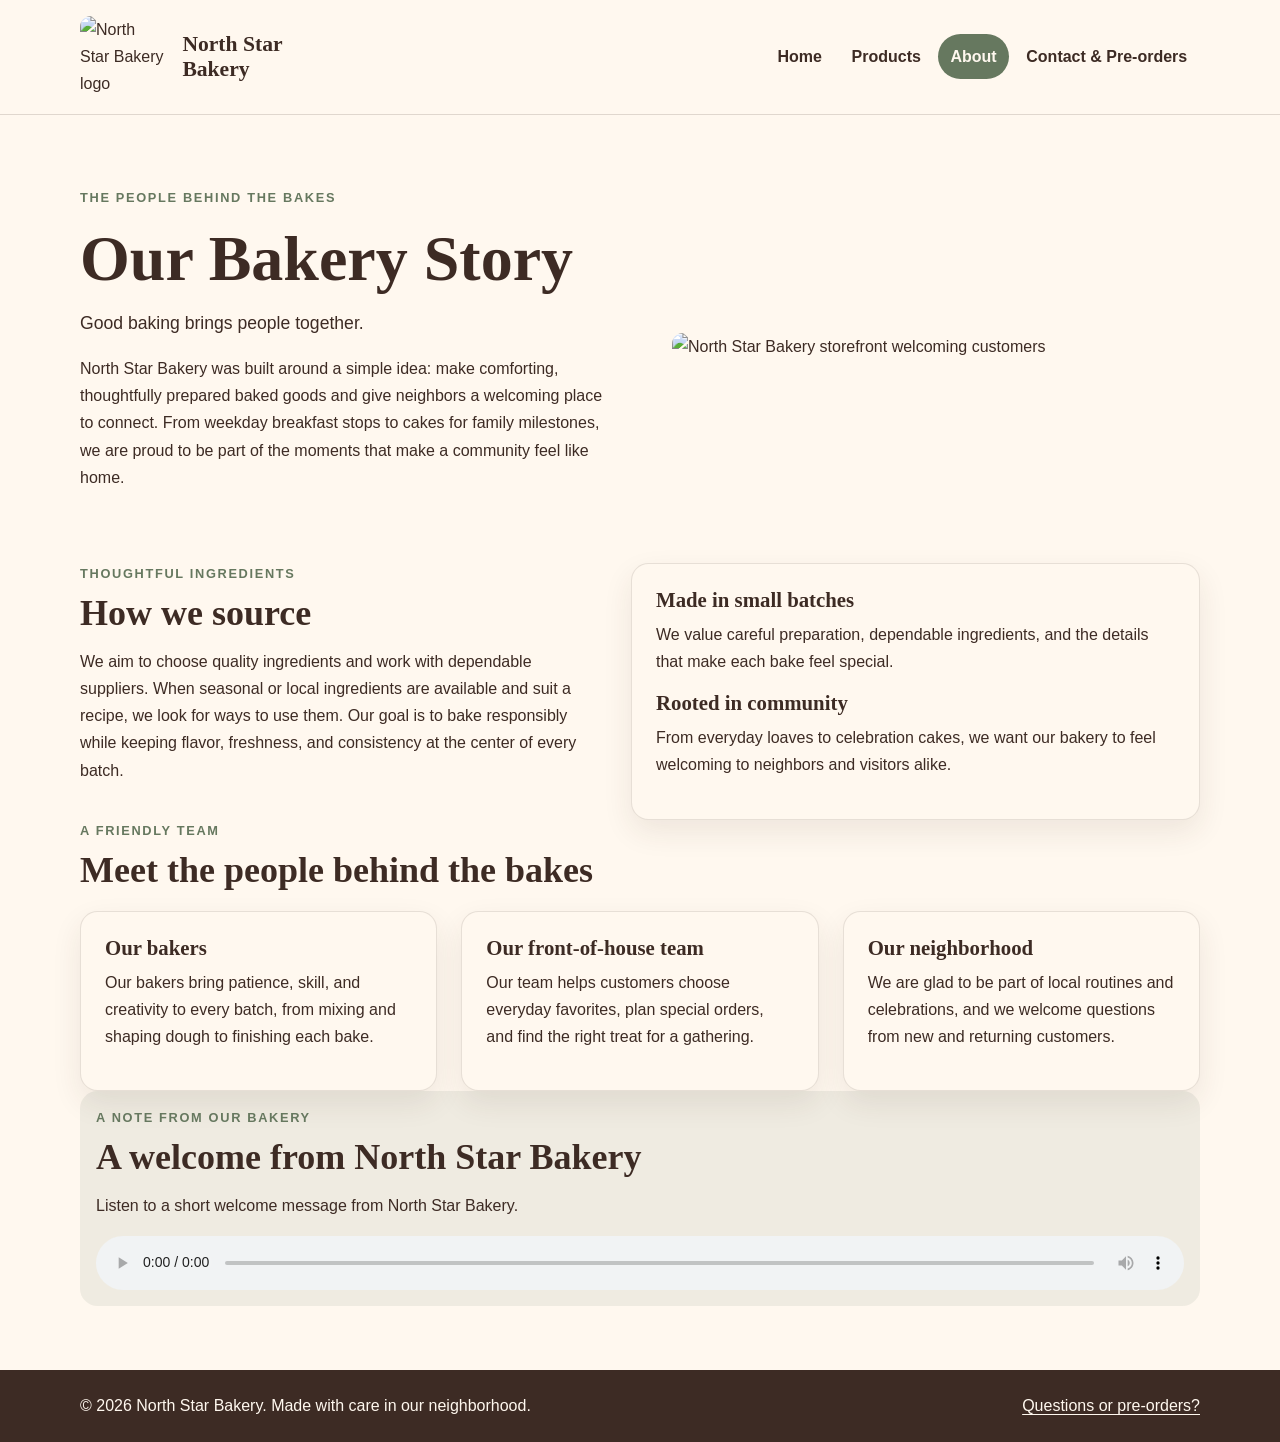
==== about.html @ 5f15299b "Add files via upload Add North Star Bakery website" ====
<!DOCTYPE html>
<html lang="en">
<head>
  <meta charset="UTF-8">
  <meta name="viewport" content="width=device-width, initial-scale=1.0">
  <meta name="description" content="Learn about the story, sourcing philosophy, and team behind North Star Bakery.">
  <title>About Us | North Star Bakery</title>
  <link rel="stylesheet" href="style.css">
</head>
<body>
  <a class="skip-link" href="#main-content">Skip to main content</a>
  <header class="site-header">
    <div class="container site-header-inner">
      <a class="brand" href="index.html" aria-label="North Star Bakery home">
        <img src="media/bakery-logo_c.png" alt="North Star Bakery logo">
        <span>North Star<br>Bakery</span>
      </a>
      <nav class="site-nav" aria-label="Main navigation">
        <ul>
          <li><a href="index.html">Home</a></li>
          <li><a href="products.html">Products</a></li>
          <li><a href="about.html" aria-current="page">About</a></li>
          <li><a href="contact.html">Contact &amp; Pre-orders</a></li>
        </ul>
      </nav>
    </div>
  </header>
  <main id="main-content" class="container">
    <section class="hero" aria-labelledby="story-heading">
      <div class="hero-copy">
        <p class="eyebrow">The people behind the bakes</p>
        <h1 id="story-heading">Our Bakery Story</h1>
        <p class="lead">Good baking brings people together.</p>
        <p>North Star Bakery was built around a simple idea: make comforting, thoughtfully prepared baked goods and give neighbors a welcoming place to connect. From weekday breakfast stops to cakes for family milestones, we are proud to be part of the moments that make a community feel like home.</p>
      </div>
      <div class="hero-media"><img src="media/bakery-storefront_c.png" alt="North Star Bakery storefront welcoming customers" fetchpriority="high"></div>
    </section>

    <section class="split" aria-labelledby="sourcing-heading">
      <div>
        <p class="eyebrow">Thoughtful ingredients</p>
        <h2 id="sourcing-heading">How we source</h2>
        <p>We aim to choose quality ingredients and work with dependable suppliers. When seasonal or local ingredients are available and suit a recipe, we look for ways to use them. Our goal is to bake responsibly while keeping flavor, freshness, and consistency at the center of every batch.</p>
      </div>
      <div class="panel">
        <h3>Made in small batches</h3>
        <p>We value careful preparation, dependable ingredients, and the details that make each bake feel special.</p>
        <h3>Rooted in community</h3>
        <p>From everyday loaves to celebration cakes, we want our bakery to feel welcoming to neighbors and visitors alike.</p>
      </div>
    </section>

    <section aria-labelledby="team-heading">
      <div class="section-heading">
        <p class="eyebrow">A friendly team</p>
        <h2 id="team-heading">Meet the people behind the bakes</h2>
      </div>
      <div class="card-grid">
        <article class="info-card"><h3>Our bakers</h3><p>Our bakers bring patience, skill, and creativity to every batch, from mixing and shaping dough to finishing each bake.</p></article>
        <article class="info-card"><h3>Our front-of-house team</h3><p>Our team helps customers choose everyday favorites, plan special orders, and find the right treat for a gathering.</p></article>
        <article class="info-card"><h3>Our neighborhood</h3><p>We are glad to be part of local routines and celebrations, and we welcome questions from new and returning customers.</p></article>
      </div>
    </section>

    <section class="media-panel" aria-labelledby="welcome-audio-heading">
      <p class="eyebrow">A note from our bakery</p>
      <h2 id="welcome-audio-heading">A welcome from North Star Bakery</h2>
      <p>Listen to a short welcome message from North Star Bakery.</p>
      <audio controls preload="metadata">
        <source src="media/bakery-welcome_c.mp3" type="audio/mpeg">
        Your browser does not support HTML audio. Please stop by the bakery or use the Contact page to get in touch.
      </audio>
    </section>
  </main>
  <footer class="site-footer">
    <div class="container">
      <p>&copy; 2026 North Star Bakery. Made with care in our neighborhood.</p>
      <p><a href="contact.html">Questions or pre-orders?</a></p>
    </div>
  </footer>
</body>
</html>
---- style.css ----
/* North Star Bakery: shared visual design system */
:root {
  --cream: #fff8ef;
  --cocoa: #3d2b24;
  --terracotta: #a84d2d;
  --sage: #66785f;
  --content-width: 1120px;
  --radius: 1.1rem;
  --shadow: 0 12px 30px rgba(61, 43, 36, 0.09);
}

* { box-sizing: border-box; }

html { scroll-behavior: smooth; }

body {
  margin: 0;
  background: var(--cream);
  color: var(--cocoa);
  font-family: Arial, Helvetica, sans-serif;
  font-size: 1rem;
  line-height: 1.7;
}

img, video, audio { max-width: 100%; }
img { display: block; height: auto; border-radius: 0.7rem; }
video, audio { display: block; width: 100%; }
video { border-radius: var(--radius); box-shadow: var(--shadow); }

a { color: var(--terracotta); text-underline-offset: 0.2em; }
a:hover, a:focus-visible { color: var(--sage); }
a:focus-visible, button:focus-visible, input:focus-visible,
select:focus-visible, textarea:focus-visible {
  outline: 3px solid var(--sage);
  outline-offset: 3px;
}

h1, h2, h3 {
  font-family: Georgia, "Times New Roman", serif;
  line-height: 1.2;
  color: var(--cocoa);
}
h1 { margin: 0.8rem 0 0.7rem; font-size: 2.6rem; font-size: clamp(2.2rem, 7vw, 4rem); }
h2 { margin: 0 0 0.8rem; font-size: 1.8rem; font-size: clamp(1.55rem, 3vw, 2.25rem); }
h3 { margin: 0 0 0.5rem; font-size: 1.3rem; }
p { margin: 0 0 1rem; }
figure { margin: 1.4rem 0 0; }
figcaption { margin-top: 0.7rem; color: var(--sage); font-size: 0.95rem; font-style: italic; }

.container { width: min(100% - 2rem, var(--content-width)); margin-inline: auto; }
.skip-link {
  position: absolute; left: 1rem; top: -5rem; z-index: 10;
  padding: 0.7rem 1rem; background: var(--cocoa); color: var(--cream);
  border-radius: 0.4rem;
}
.skip-link:focus { top: 1rem; }

.site-header {
  background: var(--cream);
  border-bottom: 1px solid rgba(61, 43, 36, 0.16);
}
.site-header-inner { display: flex; flex-direction: column; gap: 0.8rem; padding-block: 1rem; }
.brand { display: flex; align-items: center; gap: 0.9rem; text-decoration: none; color: var(--cocoa); }
.brand img { width: 76px; flex: 0 0 76px; }
.brand span { font-family: Georgia, "Times New Roman", serif; font-size: 1.35rem; font-weight: bold; line-height: 1.15; white-space: nowrap; }
.site-nav ul { display: flex; flex-wrap: wrap; gap: 0.35rem; list-style: none; margin: 0; padding: 0; }
.site-nav a {
  display: block; border-radius: 999px; padding: 0.55rem 0.8rem;
  color: var(--cocoa); text-decoration: none; font-weight: 700; white-space: nowrap;
}
.site-nav a:hover, .site-nav a:focus-visible, .site-nav a[aria-current="page"] {
  background: var(--sage); color: var(--cream);
}

main { padding-block: 1.5rem 3rem; }
main > .container > section, main > .container > article { margin-block: 1.5rem; }
.eyebrow { margin-bottom: 0.45rem; color: var(--sage); font-size: 0.8rem; font-weight: 800; letter-spacing: 0.13em; text-transform: uppercase; }
.lead { max-width: 62ch; font-size: 1.1rem; }
.hero { display: flex; flex-direction: column; gap: 1.5rem; align-items: stretch; padding-block: 1rem 2rem; }
.hero-copy, .hero-media { width: 100%; min-width: 0; }
.hero-copy { max-width: 42rem; }
.hero-media img { width: 100%; max-height: 440px; object-fit: cover; }
.actions { display: flex; flex-wrap: wrap; gap: 0.75rem; margin-top: 1.35rem; }
.button, button {
  display: inline-block; border: 2px solid var(--terracotta); border-radius: 999px;
  padding: 0.72rem 1.1rem; background: var(--terracotta); color: #fff8ef;
  text-decoration: none; font: inherit; font-weight: 700; cursor: pointer;
}
.button:hover, button:hover { background: var(--cocoa); border-color: var(--cocoa); color: var(--cream); }
.button.secondary { background: transparent; color: var(--cocoa); border-color: var(--sage); }
.button.secondary:hover { background: var(--sage); color: var(--cream); }

.section-heading { margin-bottom: 1.2rem; }
.section-heading p { max-width: 65ch; }
.panel, .product-card, .info-card, .form-panel {
  padding: 1.1rem; background: var(--cream); border: 1px solid rgba(61, 43, 36, 0.12);
  border-radius: var(--radius); box-shadow: var(--shadow);
}
.card-grid { display: flex; flex-direction: column; gap: 1rem; }
.card-grid > * { min-width: 0; flex: 1 1 0; }
.product-card img { width: 100%; max-height: 260px; object-fit: cover; margin-bottom: 1rem; }
.product-card p:last-child { margin-bottom: 0; }
.price { color: var(--sage); font-weight: 800; }
.featured-section { background: rgba(168, 77, 45, 0.08); border-radius: var(--radius); padding: 1.25rem; }
.featured-section picture, .featured-section picture img { display: block; width: 100%; }
.featured-section picture img { max-height: 430px; object-fit: cover; }
.split { display: flex; flex-direction: column; gap: 1.3rem; align-items: stretch; }
.split > * { min-width: 0; flex: 1 1 0; }
.split img { width: 100%; }
.media-panel { padding: 1rem; background: rgba(102, 120, 95, 0.1); border-radius: var(--radius); }

form { display: grid; gap: 1rem; }
fieldset { min-width: 0; margin: 0; padding: 1rem; border: 1px solid rgba(61, 43, 36, 0.25); border-radius: 0.8rem; }
legend { padding-inline: 0.4rem; font-family: Georgia, "Times New Roman", serif; font-size: 1.15rem; font-weight: bold; }
.form-field { margin-bottom: 1rem; }
.form-field:last-child { margin-bottom: 0; }
label { display: inline-block; margin-bottom: 0.35rem; font-weight: 700; }
input, select, textarea {
  width: 100%; max-width: 100%; padding: 0.75rem 0.8rem;
  border: 1px solid rgba(61, 43, 36, 0.4); border-radius: 0.45rem;
  background: var(--cream); color: var(--cocoa); font: inherit;
}
textarea { resize: vertical; }
input:focus, select:focus, textarea:focus { border-color: var(--sage); }
.help-text { font-size: 0.92rem; }
.location-details { display: flex; flex-direction: column; gap: 1rem; }
.location-details > * { min-width: 0; flex: 1 1 0; }

.site-footer { padding-block: 1.4rem; background: var(--cocoa); color: var(--cream); }
.site-footer .container { display: flex; flex-direction: column; gap: 0.4rem; }
.site-footer p { margin: 0; }
.site-footer a { color: var(--cream); }

@media (min-width: 720px) {
  .container { width: min(100% - 3rem, var(--content-width)); }
  .site-header-inner { flex-direction: row; justify-content: space-between; align-items: center; gap: 1.5rem; }
  .brand img { width: 88px; flex-basis: 88px; }
  .site-nav ul { justify-content: flex-end; gap: 0.25rem; }
  .hero { flex-direction: row; align-items: center; gap: 3rem; padding-block: 2.5rem 3.5rem; }
  .hero-copy, .hero-media { flex: 1 1 0; width: auto; }
  main { padding-block: 2rem 4rem; }
  .card-grid { flex-direction: row; align-items: stretch; gap: 1.25rem; }
  .split { flex-direction: row; gap: 2rem; align-items: start; }
  .split.reverse > :first-child { order: 2; }
  .split.reverse > :last-child { order: 1; }
  .featured-section { padding: 2rem; }
  .product-card, .panel, .info-card, .form-panel { padding: 1.5rem; }
  .location-details { flex-direction: row; }
  .site-footer .container { flex-direction: row; justify-content: space-between; align-items: center; }
}

@media (min-width: 920px) {
  .site-nav { flex: 0 0 auto; }
  .site-nav ul { flex-wrap: nowrap; }
}

@media (min-width: 1020px) {
  .hero { gap: 4rem; }
  .card-grid { gap: 1.5rem; }
}
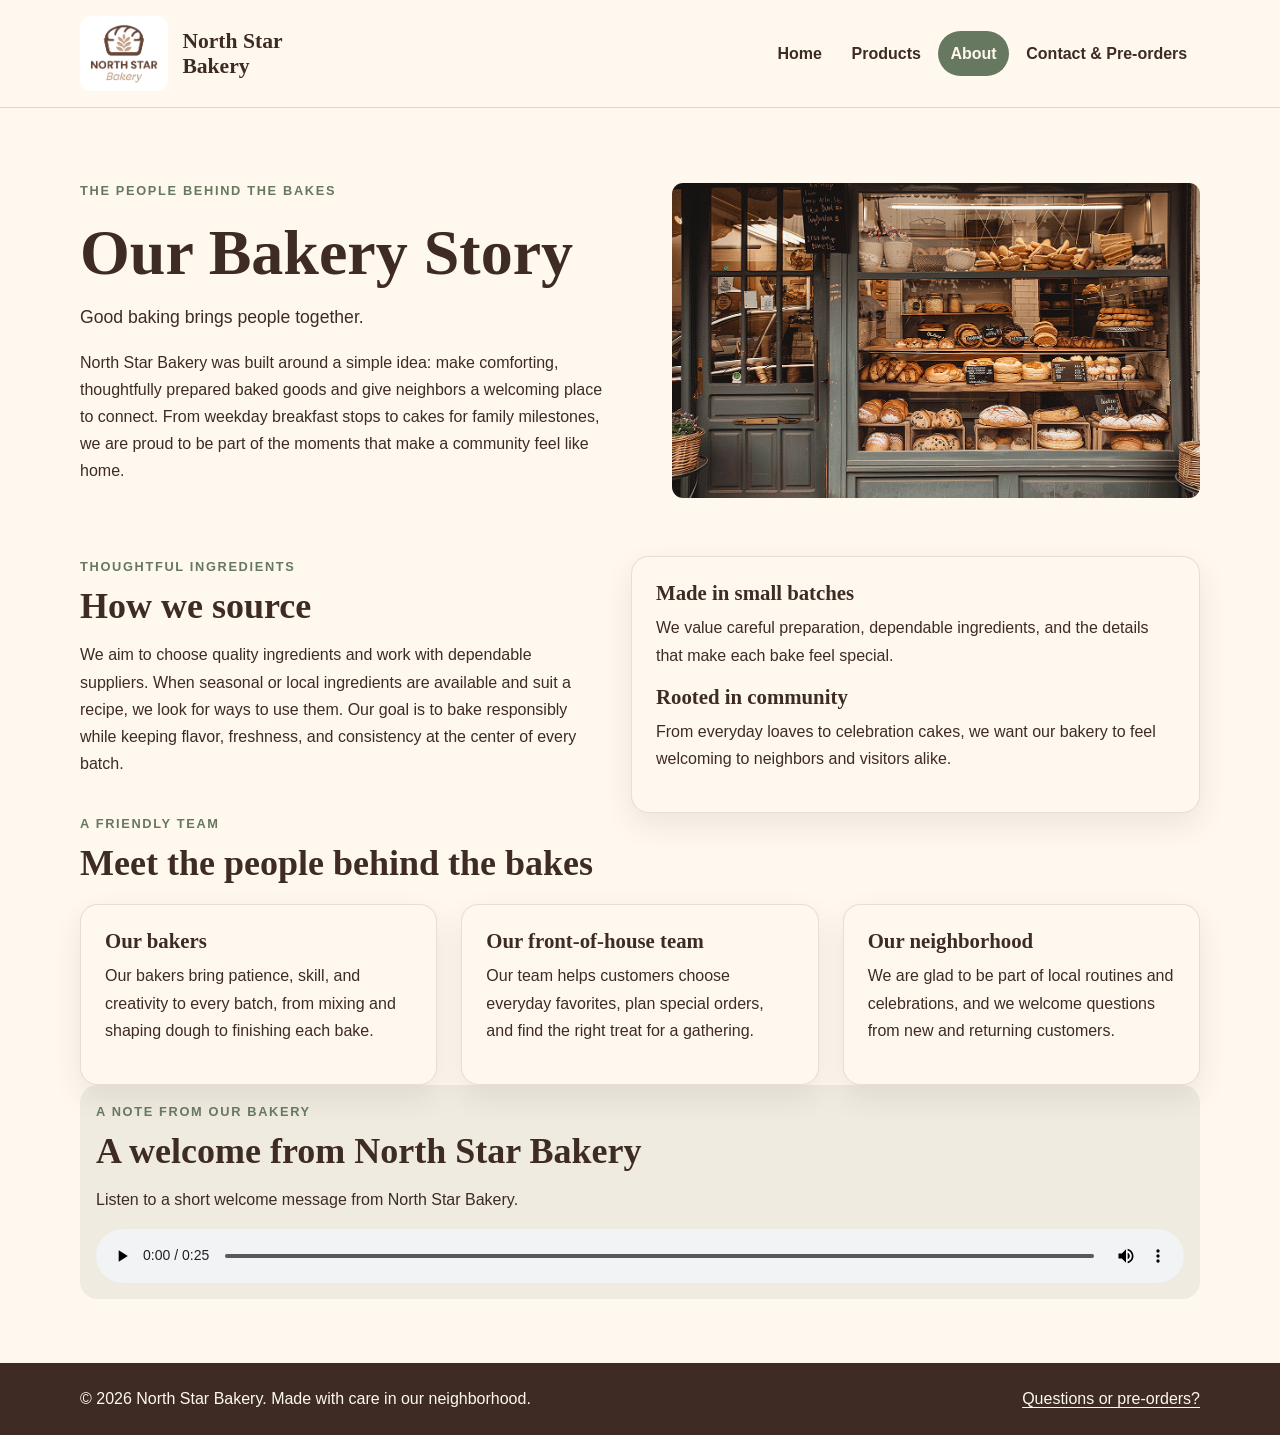
==== commit 143d98f3: "Fix bakery image and audio paths" ====
--- a/about.html
+++ b/about.html
@@ -12,7 +12,7 @@
   <header class="site-header">
     <div class="container site-header-inner">
       <a class="brand" href="index.html" aria-label="North Star Bakery home">
-        <img src="media/bakery-logo_c.png" alt="North Star Bakery logo">
+        <img src="bakery-logo_c.png" alt="North Star Bakery logo">
         <span>North Star<br>Bakery</span>
       </a>
       <nav class="site-nav" aria-label="Main navigation">
@@ -33,7 +33,7 @@
         <p class="lead">Good baking brings people together.</p>
         <p>North Star Bakery was built around a simple idea: make comforting, thoughtfully prepared baked goods and give neighbors a welcoming place to connect. From weekday breakfast stops to cakes for family milestones, we are proud to be part of the moments that make a community feel like home.</p>
       </div>
-      <div class="hero-media"><img src="media/bakery-storefront_c.png" alt="North Star Bakery storefront welcoming customers" fetchpriority="high"></div>
+      <div class="hero-media"><img src="bakery-storefront_c.png" alt="North Star Bakery storefront welcoming customers" fetchpriority="high"></div>
     </section>
 
     <section class="split" aria-labelledby="sourcing-heading">
@@ -67,7 +67,7 @@
       <h2 id="welcome-audio-heading">A welcome from North Star Bakery</h2>
       <p>Listen to a short welcome message from North Star Bakery.</p>
       <audio controls preload="metadata">
-        <source src="media/bakery-welcome_c.mp3" type="audio/mpeg">
+        <source src="bakery-welcome_c.mp3" type="audio/mpeg">
         Your browser does not support HTML audio. Please stop by the bakery or use the Contact page to get in touch.
       </audio>
     </section>
